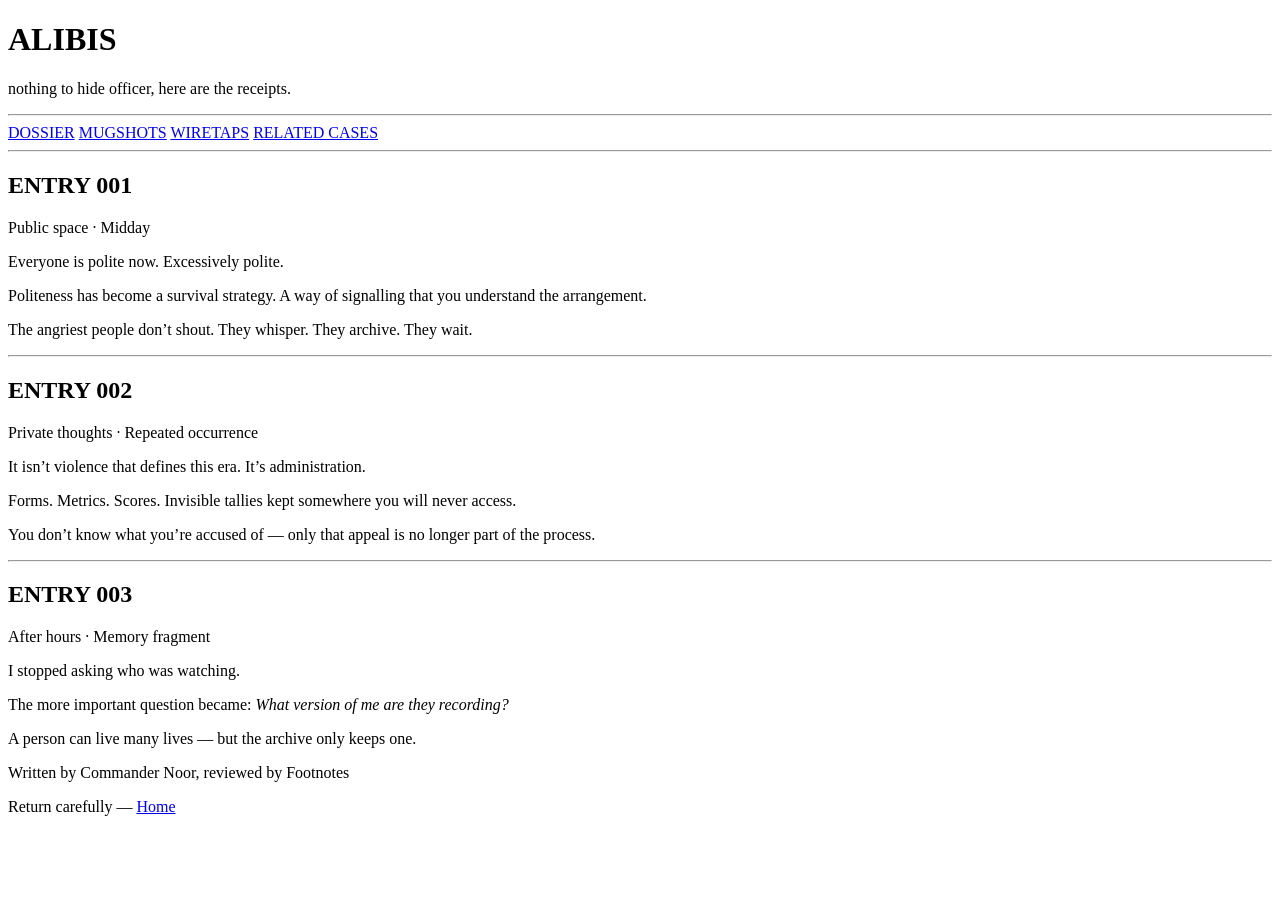
==== prose.html @ f789f75c "Update prose.html" ====
<!doctype html>
<html lang="en">
<head>
  <meta charset="utf-8" />
  <meta name="viewport" content="width=device-width, initial-scale=1.0">
  <title>Prose — Trespassers Will Be Crucified</title>
  <link rel="stylesheet" href="styles.css">
</head>

<body>
  <main class="container">
    <header class="hero">
      <h1>ALIBIS</h1>
      <p> nothing to hide officer, here are the receipts.
      </p>
    </header>

    <hr>

    <nav class="nav">
      <a href="index.html">DOSSIER</a>
      <a href="album.html">MUGSHOTS</a>
      <a href="lyrics.html">WIRETAPS</a>
      <a href="related.html">RELATED CASES</a>
      
    </nav>
  <hr class="entry-divider">

  <div class="entry">
    <h2>ENTRY 001</h2>
    <p class="meta">Public space · Midday</p>

    <p>
      Everyone is polite now.
      Excessively polite.
    </p>

    <p>
      Politeness has become a survival strategy.
      A way of signalling that you understand the arrangement.
    </p>

    <p>
      The angriest people don’t shout.
      They whisper. They archive. They wait.
    </p>
  </div>

  <hr class="entry-divider">

  <div class="entry">
    <h2>ENTRY 002</h2>
    <p class="meta">Private thoughts · Repeated occurrence</p>

    <p>
      It isn’t violence that defines this era.
      It’s administration.
    </p>

    <p>
      Forms. Metrics. Scores.
      Invisible tallies kept somewhere you will never access.
    </p>

    <p>
      You don’t know what you’re accused of —
      only that appeal is no longer part of the process.
    </p>
  </div>

  <hr class="entry-divider">

  <div class="entry">
    <h2>ENTRY 003</h2>
    <p class="meta">After hours · Memory fragment</p>

    <p>
      I stopped asking who was watching.
    </p>

    <p>
      The more important question became:
      <em>What version of me are they recording?</em>
    </p>

    <p>
      A person can live many lives —
      but the archive only keeps one.
    </p>
  </div>

  <p class="file-credit">
    Written by Commander Noor, reviewed by Footnotes
  </p>

</section>

    <footer>
      <p>Return carefully — <a href="index.html">Home</a></p>
    </footer>
  </main>
</body>
</html>
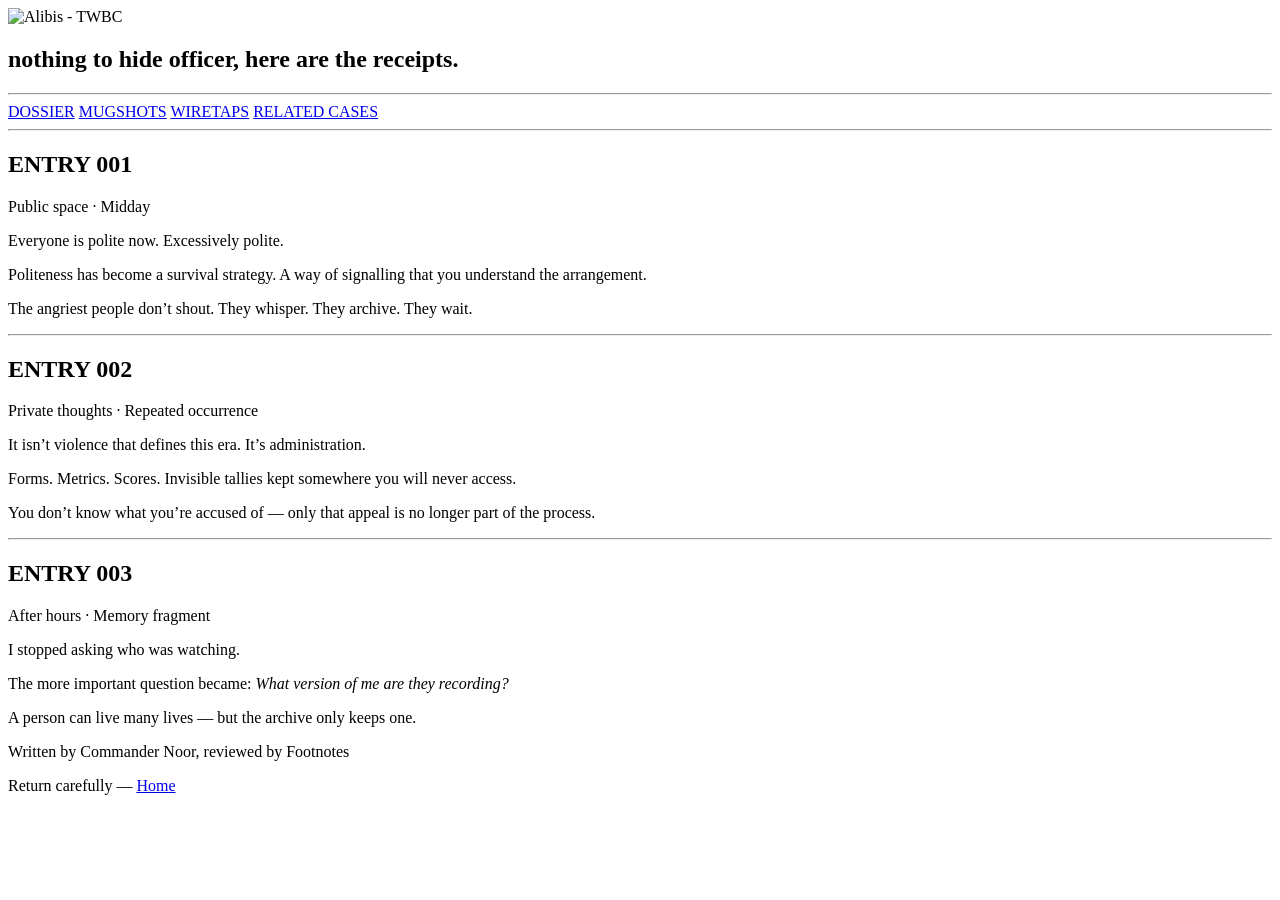
==== commit fa9e9f3b: "Update header content and add hero image" ====
--- a/prose.html
+++ b/prose.html
@@ -10,9 +10,17 @@
 <body>
   <main class="container">
     <header class="hero">
-      <h1>ALIBIS</h1>
-      <p> nothing to hide officer, here are the receipts.
-      </p>
+      
+      <img
+        src="images/alibi.jpg"
+        alt="Alibis - TWBC"
+        class="hero-title-image"
+      />
+
+      <h2 class="hero-warning">
+        nothing to hide officer, here are the receipts.
+      </h2>
+      
     </header>
 
     <hr>
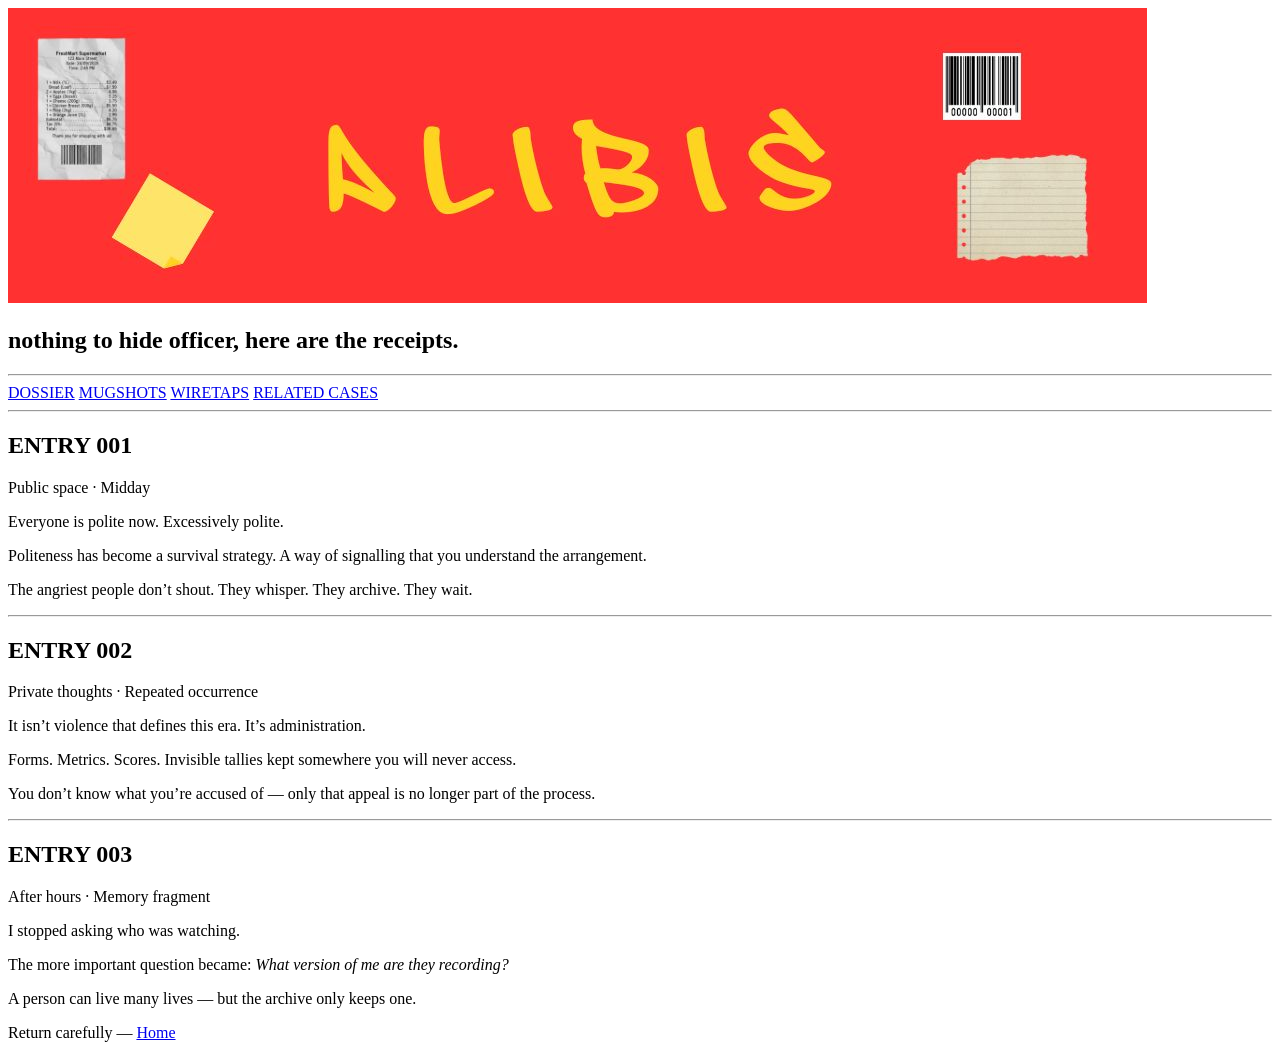
==== commit cceedf12: "Remove author credit section from prose.html Removed author credit from prose.html" ====
--- a/prose.html
+++ b/prose.html
@@ -97,10 +97,6 @@
     </p>
   </div>
 
-  <p class="file-credit">
-    Written by Commander Noor, reviewed by Footnotes
-  </p>
-
 </section>
 
     <footer>
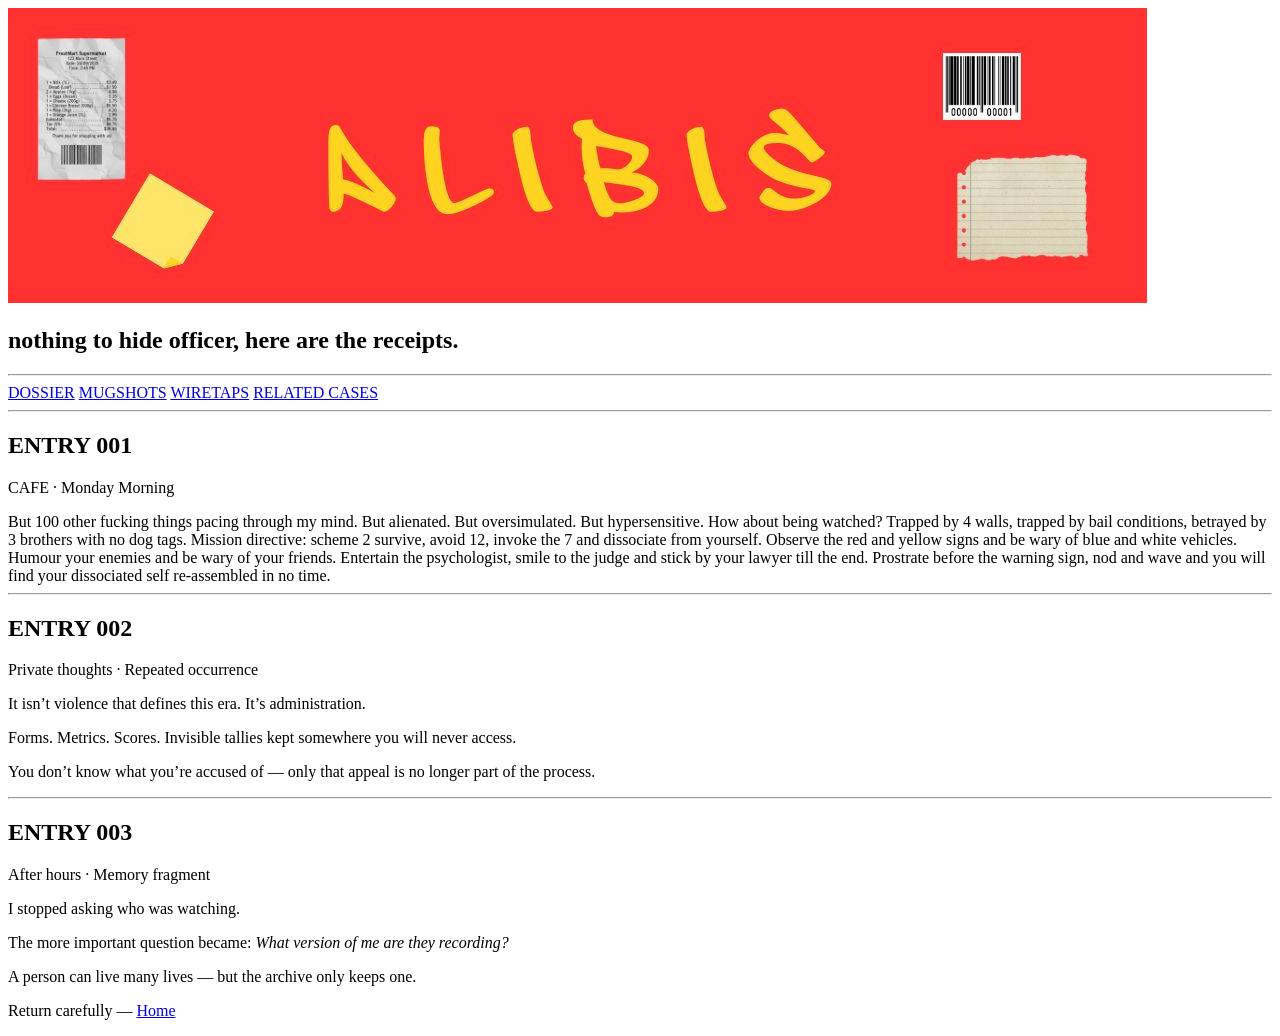
==== commit 2658e69e: "Revise prose in ENTRY 001 with new narrative Updated entry content with new themes and language." ====
--- a/prose.html
+++ b/prose.html
@@ -36,22 +36,20 @@
 
   <div class="entry">
     <h2>ENTRY 001</h2>
-    <p class="meta">Public space · Midday</p>
+    <p class="meta">CAFE · Monday Morning</p>
 
-    <p>
-      Everyone is polite now.
-      Excessively polite.
-    </p>
+   But 100 other fucking things pacing through my mind. But alienated.
+But oversimulated. But hypersensitive. How about being watched?
 
-    <p>
-      Politeness has become a survival strategy.
-      A way of signalling that you understand the arrangement.
-    </p>
+Trapped by 4 walls, trapped by bail conditions, betrayed by 3 brothers with no dog tags.
 
-    <p>
-      The angriest people don’t shout.
-      They whisper. They archive. They wait.
-    </p>
+Mission directive: scheme 2 survive, avoid 12, invoke the 7 and dissociate from yourself.
+
+Observe the red and yellow signs and be wary of blue and white vehicles. Humour your enemies and be wary of your friends.
+
+Entertain the psychologist, smile to the judge and stick by your lawyer till the end.
+
+Prostrate before the warning sign, nod and wave and you will find your dissociated self re-assembled in no time.
   </div>
 
   <hr class="entry-divider">
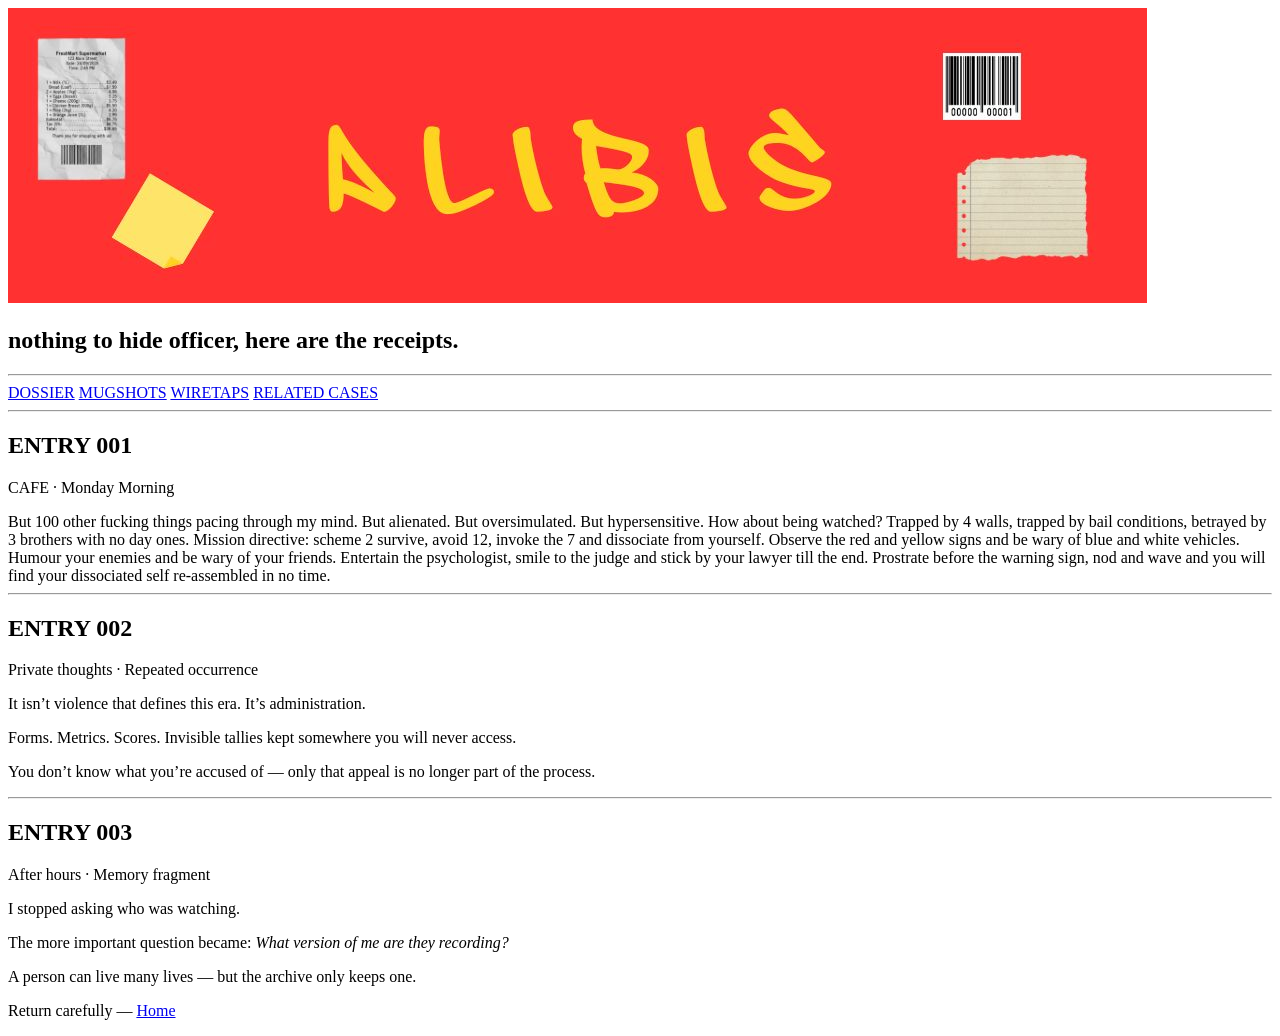
==== commit 90b1c26e: "Update lyrics in prose.html for clarity" ====
--- a/prose.html
+++ b/prose.html
@@ -41,7 +41,7 @@
    But 100 other fucking things pacing through my mind. But alienated.
 But oversimulated. But hypersensitive. How about being watched?
 
-Trapped by 4 walls, trapped by bail conditions, betrayed by 3 brothers with no dog tags.
+Trapped by 4 walls, trapped by bail conditions, betrayed by 3 brothers with no day ones.
 
 Mission directive: scheme 2 survive, avoid 12, invoke the 7 and dissociate from yourself.
 
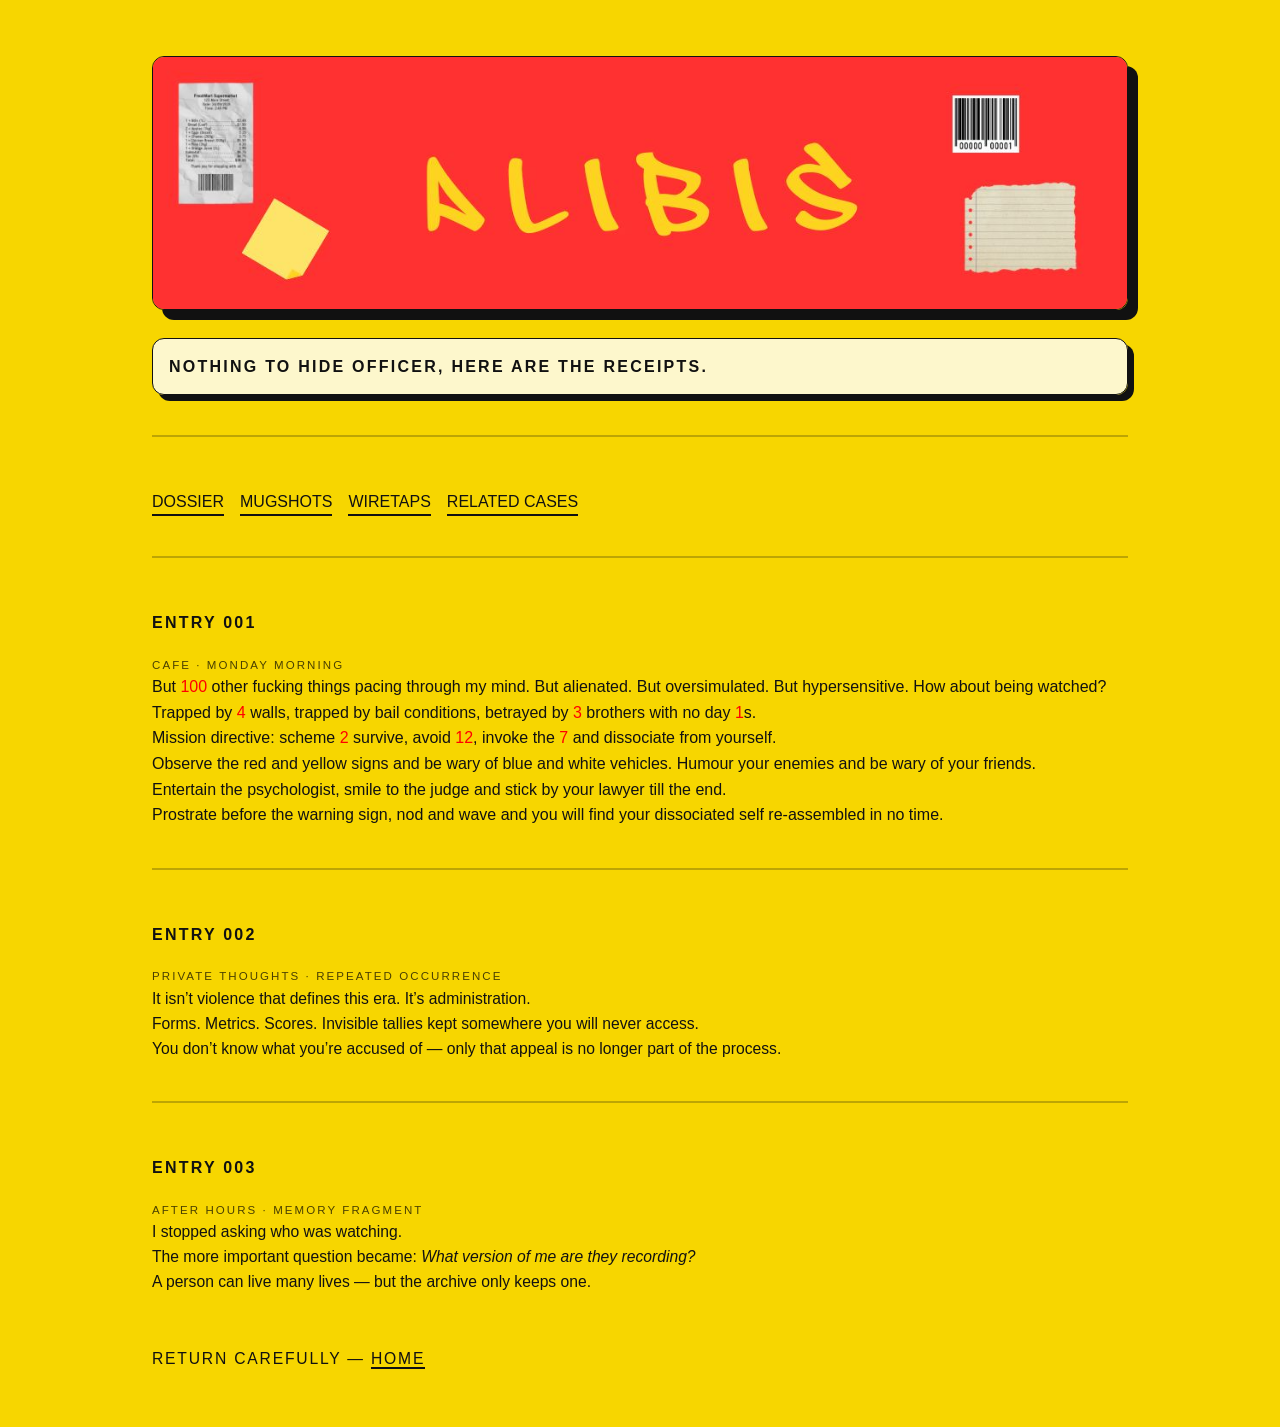
==== commit c64c7946: "Emphasize numbers with redFont span tags Added HTML span tags with class 'redFont' to emphasize spec" ====
--- a/prose.html
+++ b/prose.html
@@ -38,18 +38,18 @@
     <h2>ENTRY 001</h2>
     <p class="meta">CAFE · Monday Morning</p>
 
-   But 100 other fucking things pacing through my mind. But alienated.
-But oversimulated. But hypersensitive. How about being watched?
+But <span class="redFont">100</span> other fucking things pacing through my mind. But alienated.
+But oversimulated. But hypersensitive. How about being watched?<br>
 
-Trapped by 4 walls, trapped by bail conditions, betrayed by 3 brothers with no day ones.
+Trapped by <span class="redFont">4</span> walls, trapped by bail conditions, betrayed by <span class="redFont">3</span> brothers with no day <span class="redFont">1</span>s.<br>
 
-Mission directive: scheme 2 survive, avoid 12, invoke the 7 and dissociate from yourself.
+Mission directive: scheme <span class="redFont">2</span> survive, avoid <span class="redFont">12</span>, invoke the <span class="redFont">7</span> and dissociate from yourself.<br>
 
-Observe the red and yellow signs and be wary of blue and white vehicles. Humour your enemies and be wary of your friends.
+Observe the red and yellow signs and be wary of blue and white vehicles. Humour your enemies and be wary of your friends.<br>
 
-Entertain the psychologist, smile to the judge and stick by your lawyer till the end.
+Entertain the psychologist, smile to the judge and stick by your lawyer till the end.<br>
 
-Prostrate before the warning sign, nod and wave and you will find your dissociated self re-assembled in no time.
+Prostrate before the warning sign, nod and wave and you will find your dissociated self re-assembled in no time.<br>
   </div>
 
   <hr class="entry-divider">
--- a/styles.css
+++ b/styles.css
@@ -0,0 +1,603 @@
+/* =========================================================
+   THEME: WARNING DOSSIER
+   - Safety Yellow background (warning sign common)
+   - Black ink text
+   - Red alert accent
+   - Clean “dossier” panels and consistent spacing
+========================================================= */
+
+:root{
+  /* Core palette */
+  --bg: #F7D600;            /* safety/warning yellow */
+  --ink: #111111;           /* near-black for readability */
+  --paper: rgba(255,255,255,0.80);
+  --paper-strong: rgba(255,255,255,0.92);
+  --line: rgba(0,0,0,0.22);
+  --shadow: #111111;
+
+  /* Accents */
+  --red: #E10600;           /* warning red */
+  --muted: rgba(0,0,0,0.70);
+
+  /* Layout rhythm */
+  --radius: 12px;
+  --stroke: 1px;
+  --shadow-lg: 10px 10px 0 var(--shadow);
+  --shadow-md: 8px 8px 0 var(--shadow);
+  --shadow-sm: 6px 6px 0 var(--shadow);
+
+  --space-1: 0.5rem;
+  --space-2: 0.85rem;
+  --space-3: 1.25rem;
+  --space-4: 1.75rem;
+  --space-5: 2.5rem;
+  --space-6: 3.25rem;
+
+  --container: 760px;
+}
+
+/* --------------------
+   RESET & BASE
+-------------------- */
+*{ margin:0; padding:0; box-sizing:border-box; }
+html{ font-size:16px; }
+img{ max-width:100%; height:auto; display:block; }
+
+body{
+  font-family: -apple-system, BlinkMacSystemFont, "Helvetica Neue", Helvetica, Arial, sans-serif;
+  background: var(--bg);
+  color: var(--ink);
+  line-height: 1.6;
+}
+
+/* --------------------
+   LAYOUT
+-------------------- */
+.container{
+  width: 80vw;              /* 80% of viewport on desktop */
+  max-width: 1200px;        /* safety cap for ultra-wide screens */
+  margin: 0 auto;
+  padding: 3.5rem 1.5rem;
+}
+
+/* Consistent vertical rhythm */
+header.hero{ margin-bottom: var(--space-5); }
+section{ margin-bottom: var(--space-6); }
+
+/* --------------------
+   FILE SECTIONS (spacing + order)
+-------------------- */
+
+.file-section{
+  margin-bottom: var(--space-6);
+}
+
+.file-section h3{
+  margin-bottom: var(--space-3);
+}
+
+.file-section p{
+  margin-top: 0;
+}
+
+/* Hero warning spacing */
+.hero-warning{
+  margin-top: var(--space-4);
+  margin-bottom: var(--space-2);
+  background: var(--paper);
+  border: var(--stroke) solid var(--ink);
+  border-radius: var(--radius);
+  box-shadow: var(--shadow-sm);
+  padding: 0.9rem 1rem;
+}
+
+/* Improve rhythm between list + heading */
+.file-section h2{
+  margin-bottom: var(--space-4);
+}
+
+
+/* --------------------
+   TYPOGRAPHY
+-------------------- */
+h1, h2, h3{
+  font-family: "Arial Black", "Helvetica Neue", Helvetica, Arial, sans-serif;
+  text-transform: uppercase;
+  letter-spacing: 0.14em;
+}
+
+h1{
+  font-size: clamp(2rem, 5.2vw, 3.2rem);
+  color: var(--ink);
+  /* subtle “printed” feel */
+  text-shadow: 1px 1px 0 rgba(255,255,255,0.35);
+  margin-bottom: var(--space-3);
+}
+
+h2{
+  font-size: 1rem;
+  margin-bottom: var(--space-3);
+}
+
+p{
+  font-size: 0.98rem;
+  color: var(--ink);
+}
+
+.redFont {
+   color: red;
+}
+
+/* --------------------
+   REDACTION TAPE
+-------------------- */
+
+.redact{
+  position: relative;
+  display: inline-block;
+  color: transparent;              /* hide text */
+  background: var(--red);          /* your warning red */
+  padding: 0.15em 0.35em;
+   transform: rotate(-1deg);
+  border-radius: 2px;
+  vertical-align: baseline;
+  user-select: none;
+}
+
+/* Optional: subtle texture / print feel */
+.redact::after{
+  content: "";
+  position: absolute;
+  inset: 0;
+  background: repeating-linear-gradient(
+    45deg,
+    rgba(0,0,0,0.15),
+    rgba(0,0,0,0.15) 2px,
+    transparent 2px,
+    transparent 4px
+  );
+  pointer-events: none;
+}
+
+
+/* --------------------
+   PANELS / CARDS (single source of truth)
+-------------------- */
+.panel{
+  background: var(--paper);
+  border: var(--stroke) solid var(--ink);
+  border-radius: var(--radius);
+  box-shadow: var(--shadow-sm);
+  padding: 0.95rem 1rem;
+  max-width: 72ch;
+}
+
+/* Apply panels to hero + regular section paragraphs */
+.hero p,
+section p{
+  background: var(--paper);
+  border: var(--stroke) solid var(--ink);
+  border-radius: var(--radius);
+  box-shadow: var(--shadow-sm);
+  padding: 0.95rem 1rem;
+  width: 100%;
+}
+
+
+/* FIX: ensure the hero card never sticks to the title image */
+.hero p{
+  margin-top: var(--space-4);
+}
+
+/* --------------------
+   TITLE IMAGE (your warning sign image)
+-------------------- */
+.hero-title-image{
+  width: 100%;
+  border-radius: var(--radius);
+  border: var(--stroke) solid var(--ink);
+  box-shadow: var(--shadow-lg);
+  background: var(--paper-strong);
+  /* FIX: consistent space below image */
+  margin: 0 auto var(--space-4);
+}
+
+/* --------------------
+   NOTICE IMAGE (if you still use notice section elsewhere)
+-------------------- */
+.notice-img img{
+  width: 100%;
+  border-radius: var(--radius);
+  border: var(--stroke) solid var(--ink);
+  box-shadow: var(--shadow-lg);
+  background: var(--paper-strong);
+}
+
+/* --------------------
+   DIVIDERS
+-------------------- */
+hr{
+  border: none;
+  height: 2px;
+  background: var(--ink);
+  opacity: 0.25;
+  margin: var(--space-5) 0 var(--space-6);
+}
+
+/* --------------------
+   LINKS
+-------------------- */
+a{
+  color: var(--ink);
+  text-decoration: none;
+  border-bottom: 2px solid var(--ink);
+  transition: transform 0.15s ease, background 0.15s ease;
+}
+
+a:hover{
+  background: rgba(255,255,255,0.55);
+  transform: translateY(-1px);
+}
+
+/* --------------------
+   LISTS
+-------------------- */
+ul{
+  list-style: none;
+  margin-top: var(--space-3);
+  background: var(--paper);
+  border: var(--stroke) solid var(--ink);
+  border-radius: var(--radius);
+  box-shadow: var(--shadow-sm);
+  overflow: hidden;
+}
+
+li{
+  padding: 0.95rem 1rem;
+  border-bottom: 1px solid var(--line);
+  font-size: 0.98rem;
+}
+
+li:last-child{ border-bottom: none; }
+
+li::before{
+  content: "";
+  display: inline-block;
+  width: 10px;
+  height: 10px;
+  margin-right: 10px;
+  background: var(--red);
+  border: 1px solid var(--ink);
+  vertical-align: middle;
+}
+
+/* --------------------
+   SMALL META LABELS
+-------------------- */
+.system-label,
+.meta,
+.file-meta,
+.case-meta,
+.attribution,
+.cover-caption{
+  font-size: 0.72rem;
+  letter-spacing: 0.18em;
+  text-transform: uppercase;
+  color: var(--muted);
+}
+
+/* --------------------
+   FOOTER
+-------------------- */
+footer{
+  margin-top: var(--space-6);
+  font-size: 0.8rem;
+  text-transform: uppercase;
+  letter-spacing: 0.14em;
+  color: var(--muted);
+}
+
+.footer-card{
+  background: var(--paper);
+  border: var(--stroke) solid var(--ink);
+  box-shadow: var(--shadow-md);
+  border-radius: var(--radius);
+  padding: 1.1rem 1.2rem;
+  margin: 0;
+}
+
+.footer-card p{
+  margin: 0.4rem 0;
+  letter-spacing: 0.18em;
+  text-transform: uppercase;
+}
+
+/* --------------------
+   NAV (simple)
+-------------------- */
+.nav{
+  display: flex;
+  gap: 1rem;
+  flex-wrap: wrap;
+  margin: var(--space-4) 0 var(--space-5);
+}
+
+/* --------------------
+   LIGHTBOX (evidence expansion)
+-------------------- */
+
+.lightbox{
+  position: fixed;
+  inset: 0;
+  background: rgba(17,17,17,0.92); /* near-black ink */
+  display: flex;
+  align-items: center;
+  justify-content: center;
+  opacity: 0;
+  pointer-events: none;
+  transition: opacity 0.2s ease;
+  z-index: 9999;
+}
+
+.lightbox.active{
+  opacity: 1;
+  pointer-events: all;
+}
+
+.lightbox img{
+  max-width: 92vw;
+  max-height: 92vh;
+  border-radius: var(--radius);
+  border: var(--stroke) solid var(--ink);
+  box-shadow: 14px 14px 0 var(--shadow);
+  background: var(--paper-strong);
+}
+
+
+/* --------------------
+   MASONRY GALLERY (CSS columns)
+-------------------- */
+/* --------------------
+   MOSAIC GALLERY (CSS grid)
+   - consistent tile sizing
+   - images not too big
+   - cinematic crop without distortion
+-------------------- */
+
+.gallery{
+  display: grid;
+  gap: 1rem;
+  /* small tiles by default */
+  grid-template-columns: repeat(2, minmax(0, 1fr));
+}
+
+/* 3 columns on tablets */
+@media (min-width: 700px){
+  .gallery{
+    grid-template-columns: repeat(3, minmax(0, 1fr));
+    gap: 1.1rem;
+  }
+}
+
+/* 4 columns on wide screens */
+@media (min-width: 980px){
+  .gallery{
+    grid-template-columns: repeat(4, minmax(0, 1fr));
+    gap: 1.15rem;
+  }
+}
+
+/* Cards become compact tiles */
+.card{
+  margin: 0;                  /* IMPORTANT: grid handles spacing */
+  background: var(--paper);
+  border: var(--stroke) solid var(--ink);
+  box-shadow: var(--shadow-sm); /* smaller shadow = less “huge” feeling */
+  border-radius: var(--radius);
+  overflow: hidden;
+   transition: transform 0.25s ease, box-shadow 0.25s ease;
+}
+
+/* Make tiles feel mosaic: fixed visual height, cropped nicely */
+.card img{
+  width: 100%;
+  height: 180px;              /* controls “not too big” */
+  object-fit: cover;          /* crops without stretching */
+  display: block;
+  filter: contrast(1.02);
+   transition: transform 0.25s ease;
+  will-change: transform;
+}
+
+/* Hover / focus */
+.card:hover{
+  transform: translateY(-4px) scale(1.015);
+  box-shadow: 10px 10px 0 var(--shadow);
+}
+
+.card:hover img{
+  transform: scale(1.04);
+}
+
+@media (hover: none){
+  .card:hover{
+    transform: none;
+    box-shadow: var(--shadow-sm);
+  }
+
+  .card:hover img{
+    transform: none;
+  }
+}
+
+/* Slightly taller tiles on larger screens */
+@media (min-width: 700px){
+  .card img{ height: 210px; }
+}
+@media (min-width: 980px){
+  .card img{ height: 230px; }
+}
+
+/* Optional: let every 5th card be a “feature” tile */
+@media (min-width: 700px){
+  .gallery .card:nth-child(5n){
+    grid-column: span 2;
+  }
+  .gallery .card:nth-child(5n) img{
+    height: 260px;
+  }
+}
+
+.card figcaption{
+  padding: 0.65rem 0.75rem;     /* tighter */
+  font-size: 0.85rem;           /* smaller */
+  line-height: 1.35;
+  color: var(--ink);
+  background: var(--paper-strong);
+  border-top: 1px solid rgba(0,0,0,0.14);
+}
+
+/* --------------------
+   LYRICS
+-------------------- */
+.lyric-block{ margin-bottom: var(--space-6); }
+
+.lyric-block h2{
+  font-size: 1.05rem;
+  margin-bottom: var(--space-3);
+}
+
+.lyrics{
+  white-space: pre-wrap;
+  background: var(--paper);
+  border: var(--stroke) solid var(--ink);
+  box-shadow: var(--shadow-md);
+  border-radius: var(--radius);
+  padding: 1rem 1.1rem;
+  font-size: 0.95rem;
+  line-height: 1.55;
+}
+
+.lyric-cover{
+  margin: var(--space-3) 0 var(--space-4);
+}
+
+.lyric-cover img{
+  width: 100%;
+  max-width: 360px;
+  border-radius: var(--radius);
+  border: var(--stroke) solid var(--ink);
+  box-shadow: var(--shadow-md);
+  background: var(--paper-strong);
+}
+
+.credit{
+  margin-top: var(--space-3);
+  display: inline-block;
+  font-size: 0.78rem;
+  letter-spacing: 0.16em;
+  text-transform: uppercase;
+  background: rgba(255,255,255,0.65);
+  border: var(--stroke) solid var(--ink);
+  box-shadow: 4px 4px 0 var(--shadow);
+  padding: 0.45rem 0.6rem;
+}
+
+/* --------------------
+   PROSE
+-------------------- */
+.prose-entry{
+  margin-bottom: var(--space-6);
+  background: var(--paper);
+  border: var(--stroke) solid var(--ink);
+  box-shadow: var(--shadow-md);
+  border-radius: var(--radius);
+  padding: 1.2rem 1.3rem;
+}
+
+.prose-entry h2{
+  font-size: 0.95rem;
+  margin-bottom: var(--space-2);
+}
+
+.prose-entry p{
+  margin-bottom: var(--space-3);
+}
+
+/* --------------------
+   RELEVANT CASES (case file feel)
+-------------------- */
+.case-file{
+  background: var(--paper);
+  border: var(--stroke) solid var(--ink);
+  box-shadow: var(--shadow-lg);
+  border-radius: calc(var(--radius) + 2px);
+  padding: 1.4rem 1.5rem;
+  margin-bottom: var(--space-6);
+}
+
+.file-header{
+  display: flex;
+  justify-content: space-between;
+  align-items: flex-start;
+  gap: 1rem;
+  margin-bottom: var(--space-4);
+}
+
+.file-stamp{
+  font-family: "Arial Black", "Helvetica Neue", Helvetica, Arial, sans-serif;
+  font-size: 0.75rem;
+  letter-spacing: 0.2em;
+  text-transform: uppercase;
+  background: var(--red);
+  color: #fff;
+  padding: 0.55rem 0.7rem;
+  border: var(--stroke) solid var(--ink);
+  box-shadow: 4px 4px 0 var(--shadow);
+  transform: rotate(-2deg);
+  white-space: nowrap;
+}
+
+.quote{
+  margin: 0 0 var(--space-3);
+  padding: 0.95rem 1rem;
+  border: 1px dashed rgba(0,0,0,0.35);
+  background: rgba(255,255,255,0.65);
+  border-radius: var(--radius);
+  font-size: 0.98rem;
+  line-height: 1.55;
+}
+
+.case-divider{
+  border: none;
+  border-top: 1px dashed rgba(0,0,0,0.35);
+  margin: var(--space-4) 0;
+}
+
+.file-footer{
+  margin-top: var(--space-4);
+  padding-top: var(--space-3);
+  border-top: 1px solid rgba(0,0,0,0.18);
+}
+
+.disclaimer{
+  font-size: 0.84rem;
+  color: var(--muted);
+  margin-bottom: var(--space-3);
+}
+
+/* --------------------
+   RESPONSIVE
+-------------------- */
+@media (max-width: 600px){
+  .container{
+    width: 100%;
+    padding: 3rem 1.15rem;
+  }
+
+  h1{ letter-spacing: 0.10em; }
+
+  .hero p,
+  section p{ max-width: 100%; }
+}
+
